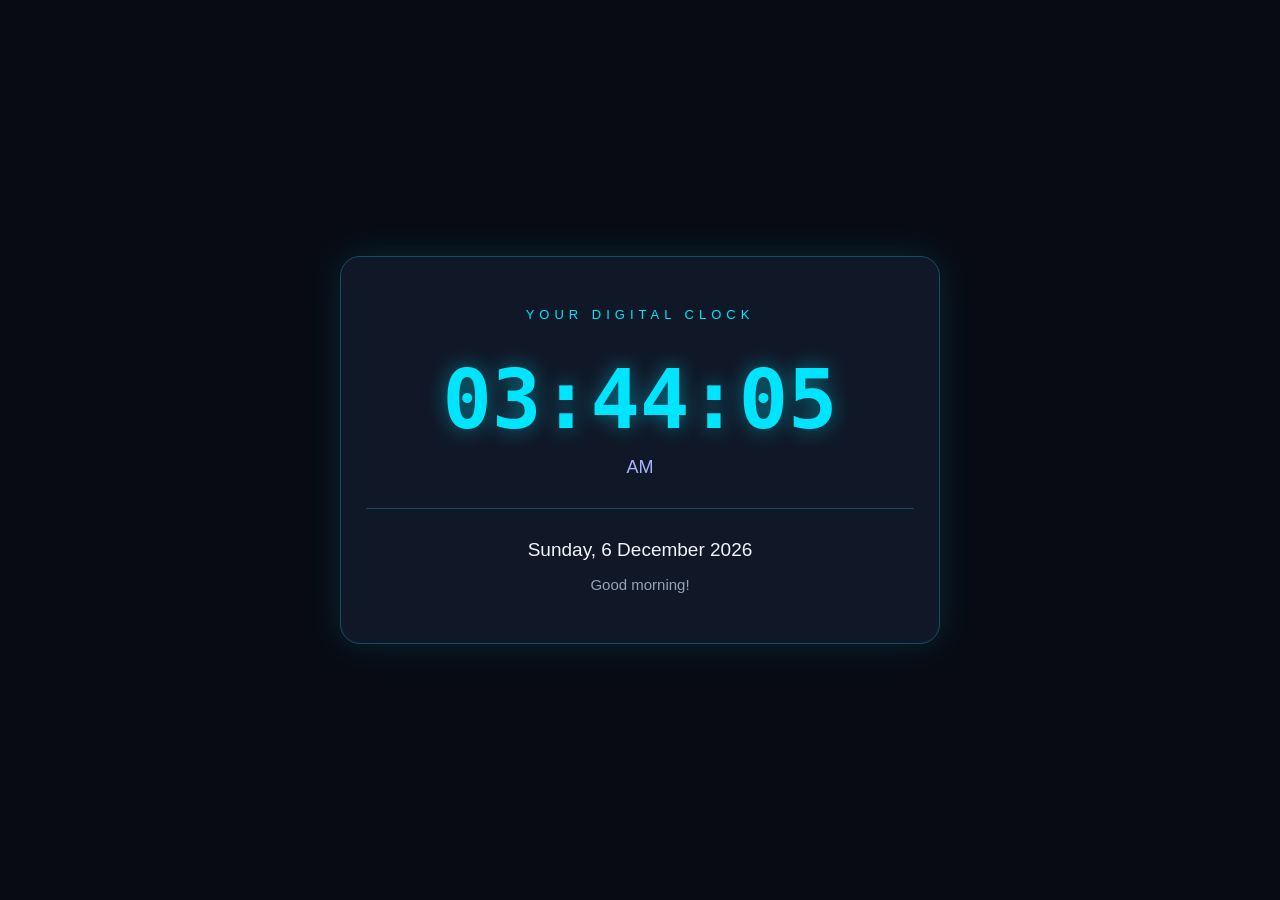
==== clock.html @ 125e1f99 "Add files via upload" ====
<!DOCTYPE html>
<html lang="en">

<head>
    <meta charset="UTF-8">
    <meta name="viewport" content="width=device-width, initial-scale=1.0">
    <title>Neon Digital Clock</title>
    <link rel="stylesheet" href="clock.css">
    <script src="clock.js" defer></script>
</head>

<body>

    <main class="clock-card">
        <p class="label">YOUR DIGITAL CLOCK</p>

        <h1 id="time">00:00:00</h1>

        <p id="period">AM</p>

        <div class="divider"></div>

        <p id="date">Loading date...</p>

        <p id="greeting">Welcome!</p>
    </main>

</body>

</html>
---- clock.css ----
* {
    margin: 0;
    padding: 0;
    box-sizing: border-box;
}

body {
    min-height: 100vh;
    display: flex;
    justify-content: center;
    align-items: center;
    padding: 20px;
    background: #080b14;
    color: #f1f5f9;
    font-family: Arial, sans-serif;
}

.clock-card {
    width: 100%;
    max-width: 600px;
    padding: 50px 25px;
    text-align: center;
    background: #101827;
    border: 1px solid #164e63;
    border-radius: 20px;
    box-shadow: 0 0 35px #00e5ff20;
}

.label {
    color: #00e5ff;
    letter-spacing: 5px;
    font-size: 13px;
    margin-bottom: 30px;
}

#time {
    color: #00e5ff;
    font-size: clamp(45px, 10vw, 82px);
    font-family: monospace;
    text-shadow: 0 0 20px #00e5ff70;
    font-variant-numeric: tabular-nums;
}

#period {
    color: #a5b4fc;
    font-size: 18px;
    margin-top: 10px;
}

.divider {
    height: 1px;
    background: #164e63;
    margin: 30px 0;
}

#date {
    color: #f1f5f9;
    font-size: 19px;
}

#greeting {
    color: #94a3b8;
    margin-top: 15px;
    font-size: 15px;
}

@media (max-width: 400px) {
    .clock-card {
        padding: 35px 12px;
    }

    .label {
        letter-spacing: 3px;
        font-size: 11px;
    }
}
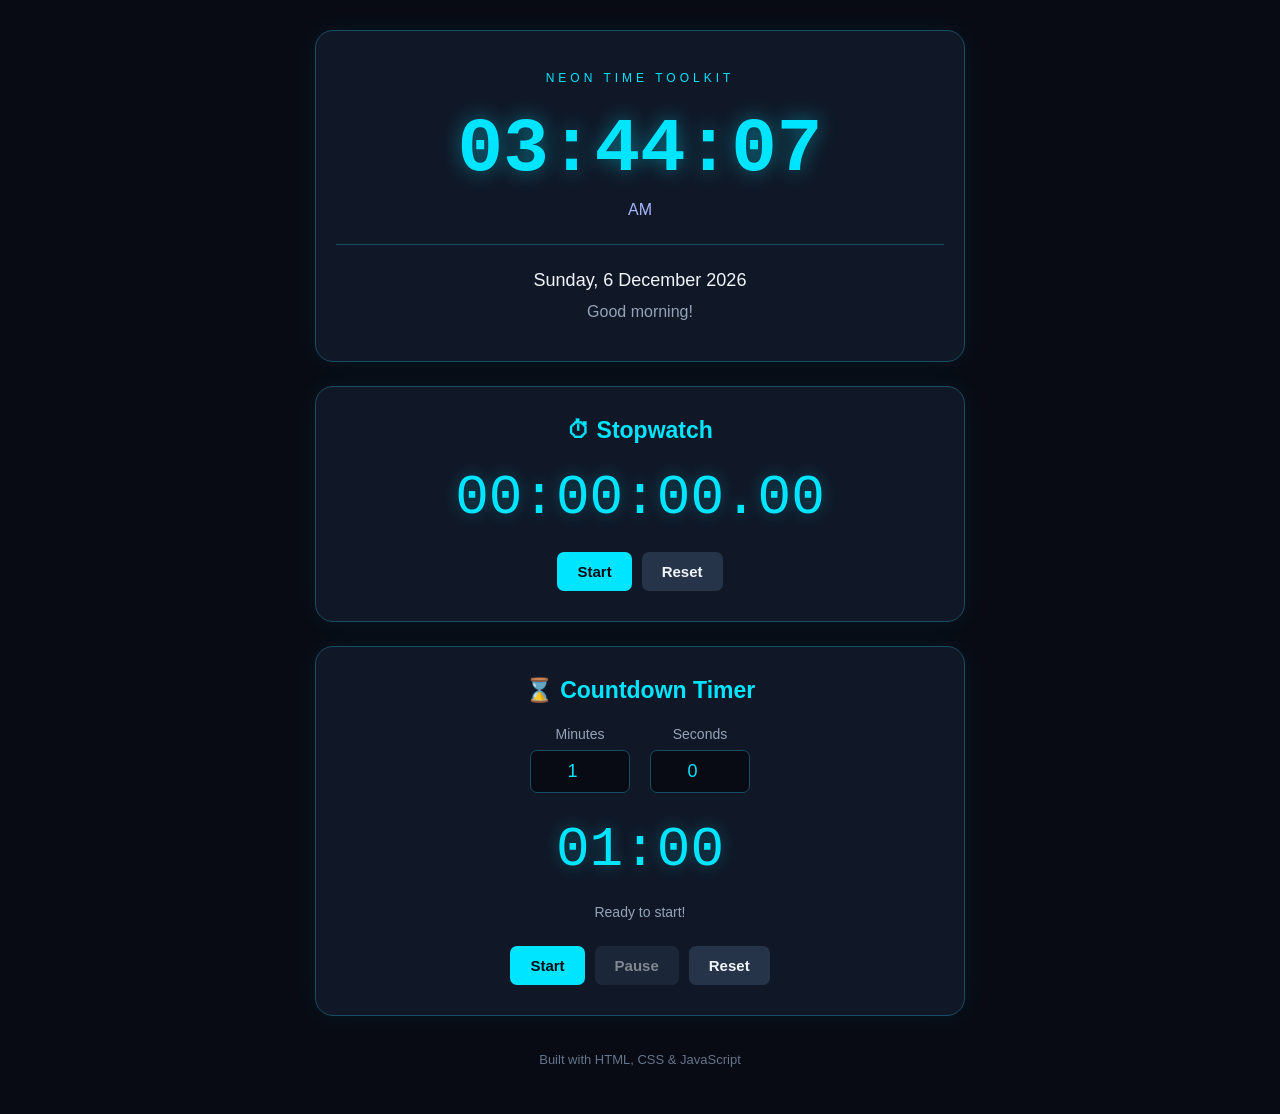
==== commit 4555086e: "Add files via upload" ====
--- a/clock.html
+++ b/clock.html
@@ -4,25 +4,59 @@
 <head>
     <meta charset="UTF-8">
     <meta name="viewport" content="width=device-width, initial-scale=1.0">
-    <title>Neon Digital Clock</title>
+    <title>Neon Time Toolkit</title>
     <link rel="stylesheet" href="clock.css">
     <script src="clock.js" defer></script>
 </head>
 
 <body>
 
-    <main class="clock-card">
-        <p class="label">YOUR DIGITAL CLOCK</p>
+    <main class="app">
+        <section class="clock-card">
+            <p class="label">NEON TIME TOOLKIT</p>
+            <h1 id="time">00:00:00</h1>
+            <p id="period">AM</p>
+            <div class="divider"></div>
+            <p id="date">Loading date...</p>
+            <p id="greeting">Welcome!</p>
+        </section>
 
-        <h1 id="time">00:00:00</h1>
+        <section class="tool-card">
+            <h2>⏱ Stopwatch</h2>
+            <p class="timer-display" id="stopwatch">00:00.00</p>
 
-        <p id="period">AM</p>
+            <div class="controls">
+                <button id="start-stopwatch">Start</button>
+                <button id="reset-stopwatch" class="secondary">Reset</button>
+            </div>
+        </section>
 
-        <div class="divider"></div>
+        <section class="tool-card">
+            <h2>⌛ Countdown Timer</h2>
 
-        <p id="date">Loading date...</p>
+            <div class="time-inputs">
+                <label>
+                    Minutes
+                    <input type="number" id="minutes" min="0" max="999" value="1">
+                </label>
 
-        <p id="greeting">Welcome!</p>
+                <label>
+                    Seconds
+                    <input type="number" id="seconds" min="0" max="59" value="0">
+                </label>
+            </div>
+
+            <p class="timer-display" id="countdown">01:00</p>
+            <p id="timer-message" role="status">Ready to start!</p>
+
+            <div class="controls">
+                <button id="start-countdown">Start</button>
+                <button id="pause-countdown" class="secondary">Pause</button>
+                <button id="reset-countdown" class="secondary">Reset</button>
+            </div>
+        </section>
+
+        <footer>Built with HTML, CSS &amp; JavaScript</footer>
     </main>
 
 </body>
--- a/clock.css
+++ b/clock.css
@@ -6,36 +6,43 @@
 
 body {
     min-height: 100vh;
-    display: flex;
-    justify-content: center;
-    align-items: center;
-    padding: 20px;
+    padding: 30px 16px;
     background: #080b14;
     color: #f1f5f9;
     font-family: Arial, sans-serif;
 }
 
-.clock-card {
+.app {
     width: 100%;
-    max-width: 600px;
-    padding: 50px 25px;
-    text-align: center;
+    max-width: 650px;
+    margin: auto;
+}
+
+.clock-card,
+.tool-card {
     background: #101827;
     border: 1px solid #164e63;
-    border-radius: 20px;
-    box-shadow: 0 0 35px #00e5ff20;
+    border-radius: 18px;
+    padding: 30px 20px;
+    text-align: center;
+    margin-bottom: 24px;
+    box-shadow: 0 0 25px #00e5ff10;
+}
+
+.clock-card {
+    padding: 40px 20px;
 }
 
 .label {
     color: #00e5ff;
-    letter-spacing: 5px;
-    font-size: 13px;
-    margin-bottom: 30px;
+    letter-spacing: 4px;
+    font-size: 12px;
+    margin-bottom: 22px;
 }
 
 #time {
     color: #00e5ff;
-    font-size: clamp(45px, 10vw, 82px);
+    font-size: clamp(42px, 10vw, 76px);
     font-family: monospace;
     text-shadow: 0 0 20px #00e5ff70;
     font-variant-numeric: tabular-nums;
@@ -43,34 +50,126 @@
 
 #period {
     color: #a5b4fc;
-    font-size: 18px;
-    margin-top: 10px;
+    margin-top: 8px;
 }
 
 .divider {
     height: 1px;
     background: #164e63;
-    margin: 30px 0;
+    margin: 25px 0;
 }
 
 #date {
-    color: #f1f5f9;
-    font-size: 19px;
+    font-size: 18px;
 }
 
 #greeting {
     color: #94a3b8;
-    margin-top: 15px;
+    margin-top: 12px;
+}
+
+.tool-card h2 {
+    color: #00e5ff;
+    margin-bottom: 22px;
+    font-size: 23px;
+}
+
+.timer-display {
+    font-family: monospace;
+    font-size: clamp(38px, 9vw, 56px);
+    font-variant-numeric: tabular-nums;
+    color: #00e5ff;
+    text-shadow: 0 0 15px #00e5ff50;
+    margin-bottom: 22px;
+}
+
+.controls {
+    display: flex;
+    justify-content: center;
+    flex-wrap: wrap;
+    gap: 10px;
+    margin-top: 20px;
+}
+
+button {
+    background: #00e5ff;
+    color: #080b14;
+    border: none;
+    border-radius: 7px;
+    padding: 11px 20px;
     font-size: 15px;
+    font-weight: bold;
+    cursor: pointer;
+}
+
+button:hover {
+    box-shadow: 0 0 16px #00e5ff60;
+}
+
+button:focus-visible,
+input:focus-visible {
+    outline: 2px solid white;
+    outline-offset: 3px;
+}
+
+button:disabled {
+    opacity: 0.5;
+    cursor: not-allowed;
+}
+
+button.secondary {
+    background: #263449;
+    color: #f1f5f9;
+}
+
+.time-inputs {
+    display: flex;
+    justify-content: center;
+    flex-wrap: wrap;
+    gap: 20px;
+    margin-bottom: 25px;
+}
+
+.time-inputs label {
+    display: flex;
+    flex-direction: column;
+    gap: 8px;
+    color: #94a3b8;
+    font-size: 14px;
+}
+
+.time-inputs input {
+    width: 100px;
+    padding: 10px;
+    background: #080b14;
+    color: #00e5ff;
+    border: 1px solid #164e63;
+    border-radius: 7px;
+    font-size: 18px;
+    text-align: center;
+}
+
+#timer-message {
+    color: #94a3b8;
+    min-height: 22px;
+    font-size: 14px;
+}
+
+footer {
+    text-align: center;
+    padding: 12px;
+    color: #64748b;
+    font-size: 13px;
 }
 
 @media (max-width: 400px) {
-    .clock-card {
-        padding: 35px 12px;
+
+    .clock-card,
+    .tool-card {
+        padding: 25px 12px;
     }
 
-    .label {
-        letter-spacing: 3px;
-        font-size: 11px;
+    .controls button {
+        padding: 10px 14px;
     }
 }
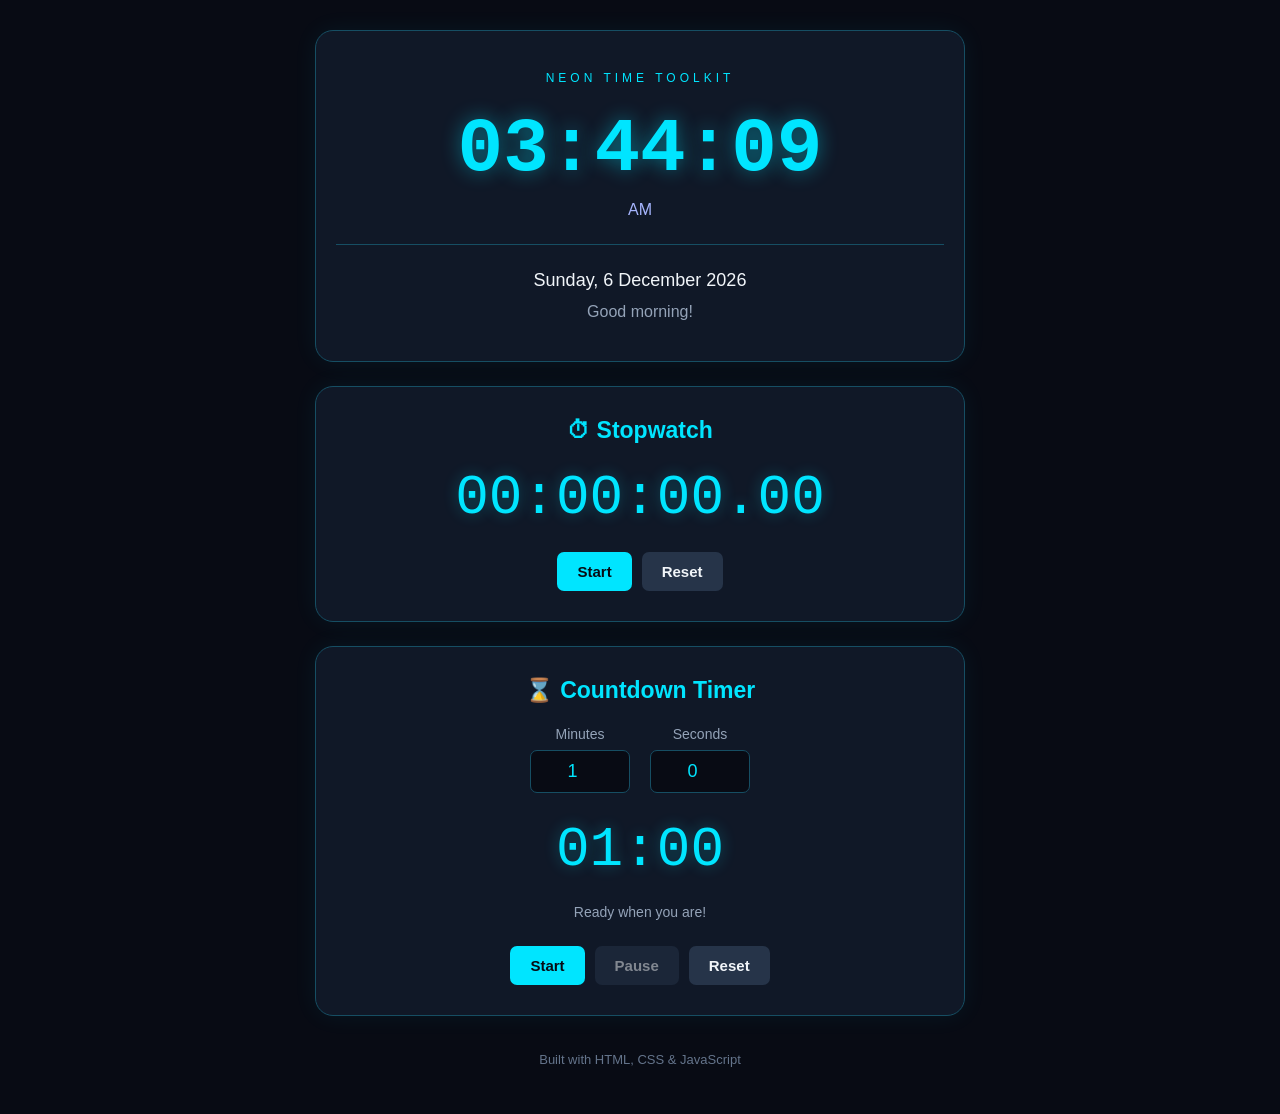
==== commit 308e7568: "Add files via upload" ====
--- a/clock.html
+++ b/clock.html
@@ -47,7 +47,7 @@
             </div>
 
             <p class="timer-display" id="countdown">01:00</p>
-            <p id="timer-message" role="status">Ready to start!</p>
+            <p id="timer-message" role="status">Ready when you are!</p>
 
             <div class="controls">
                 <button id="start-countdown">Start</button>
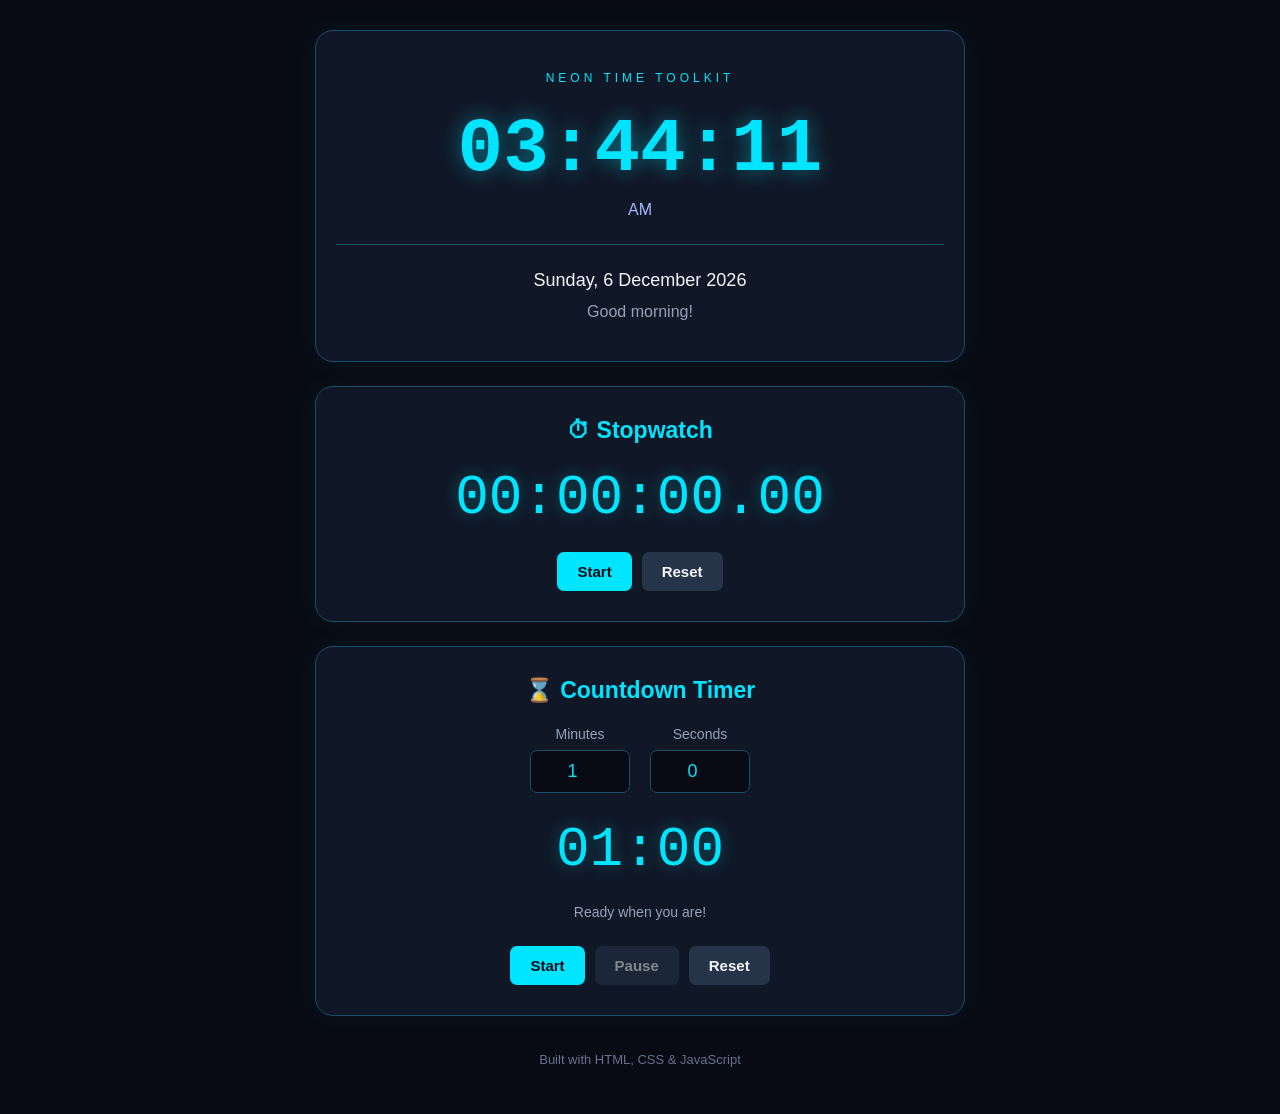
==== commit 8cfe31ee: "Add files via upload" ====
--- a/clock.html
+++ b/clock.html
@@ -56,7 +56,7 @@
             </div>
         </section>
 
-        <footer>Built with HTML, CSS &amp; JavaScript</footer>
+        <footer>Built with HTML, CSS & JavaScript</footer>
     </main>
 
 </body>
